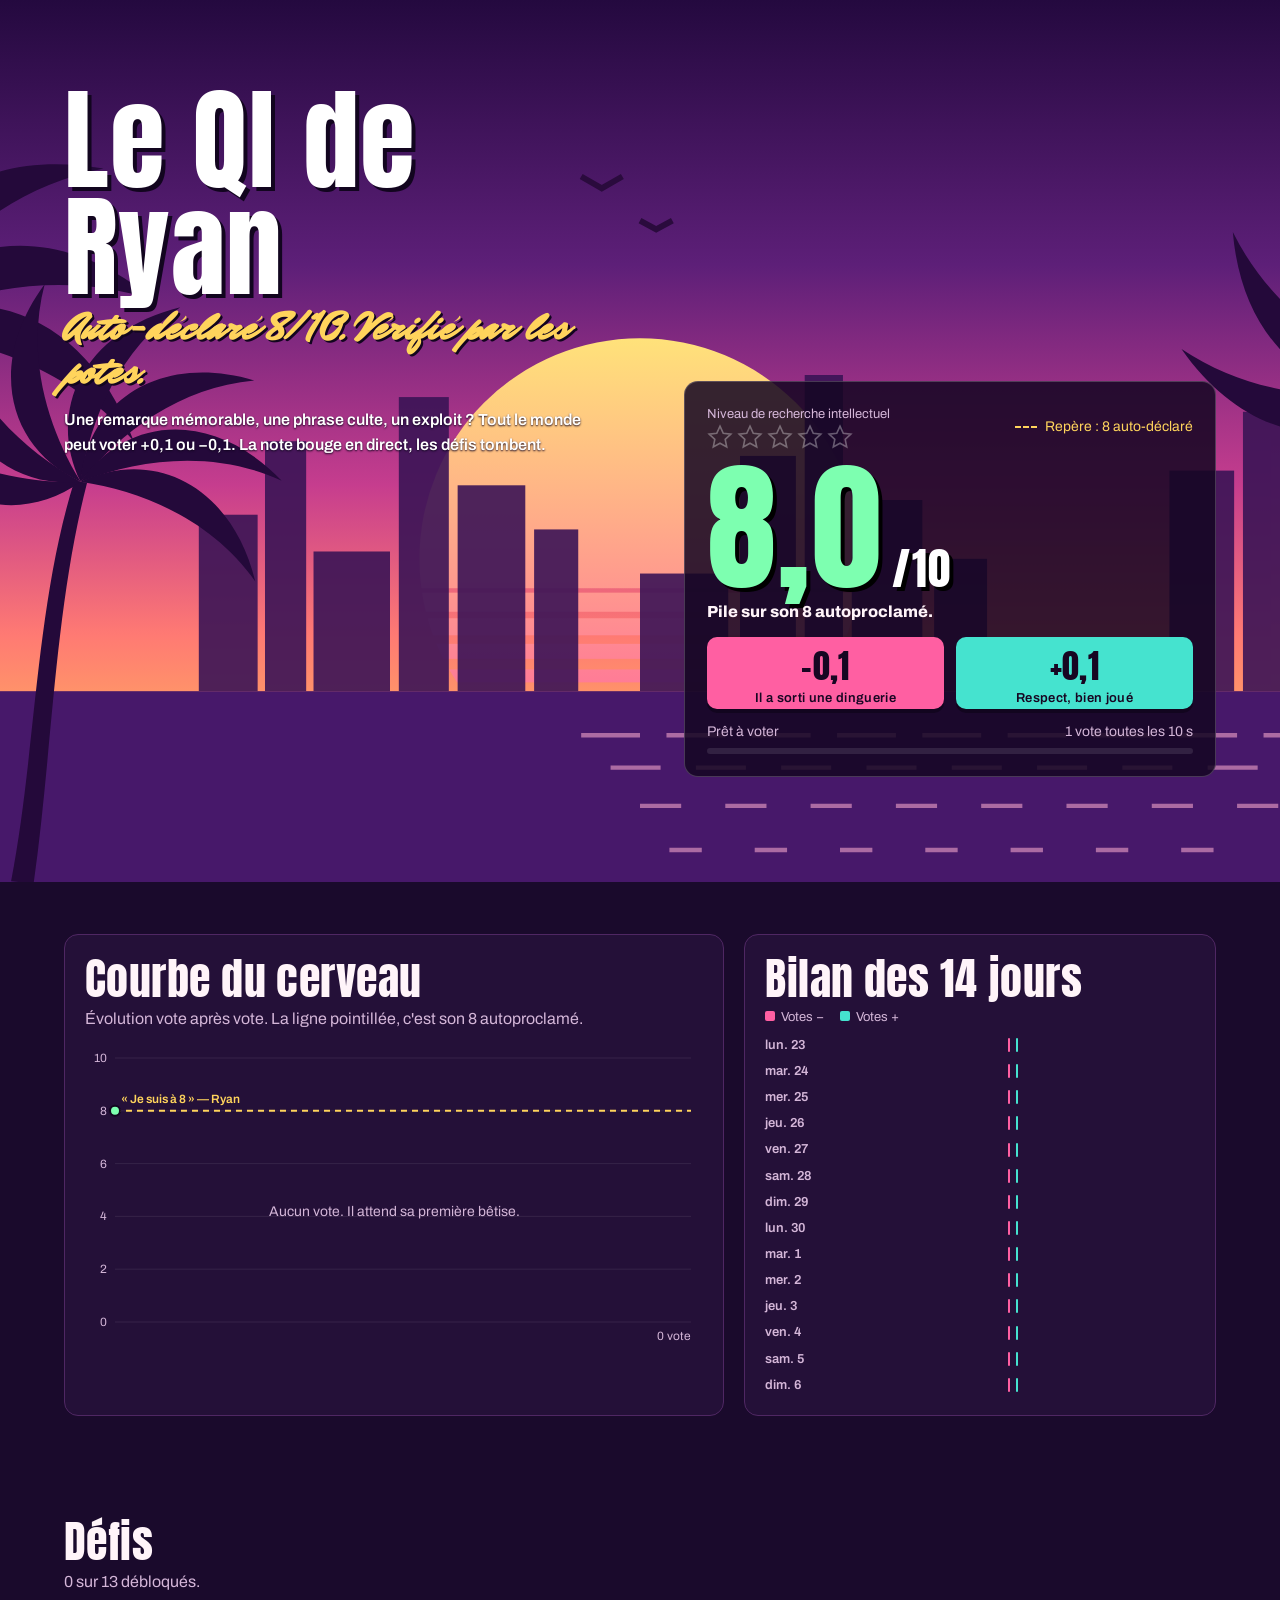
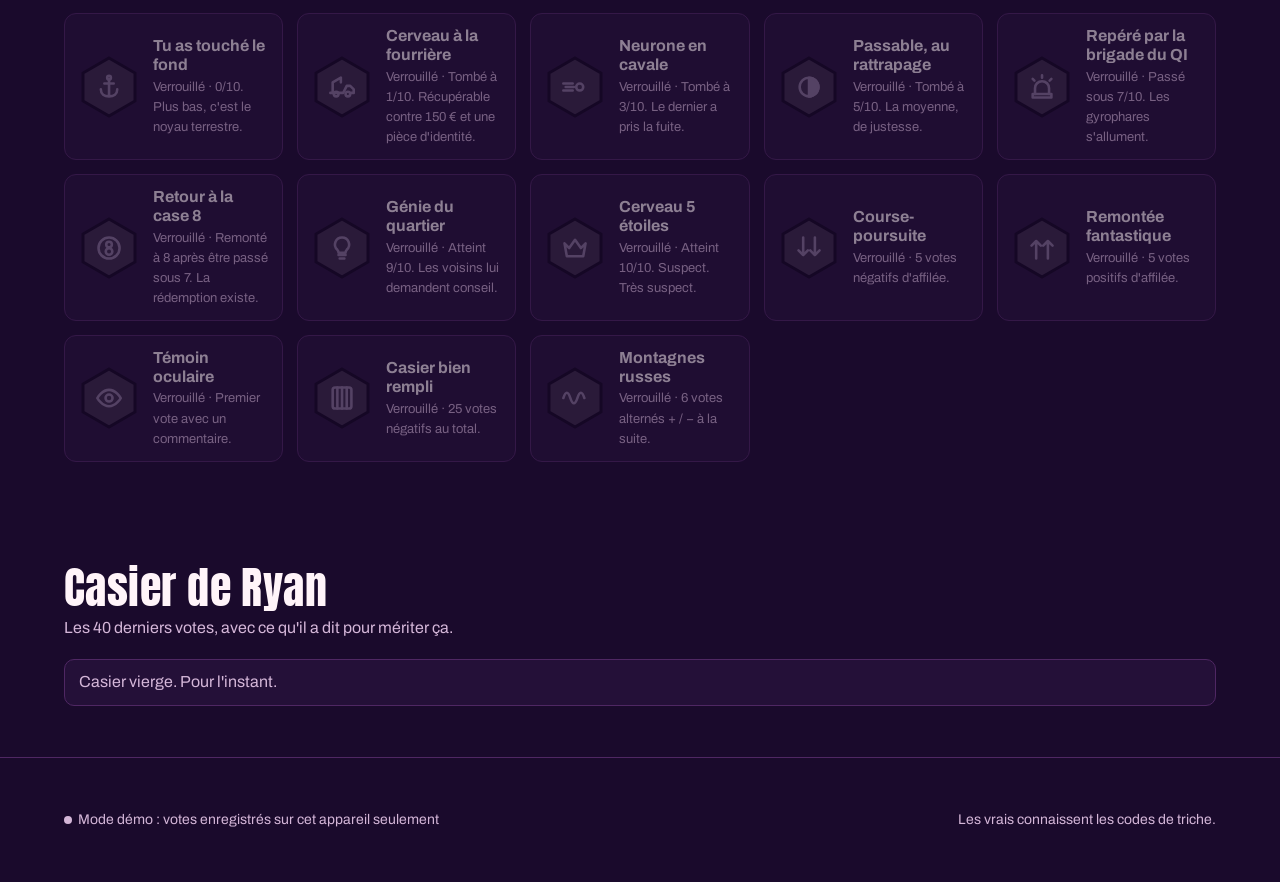
==== QI de Ryan.html @ 809f316a "first commit" ====
<!DOCTYPE html>
<html lang="fr">
<head>
<meta charset="utf-8">
<meta name="viewport" content="width=device-width,initial-scale=1">
<title>Le QI de Ryan</title>
<link rel="preconnect" href="https://fonts.googleapis.com">
<link rel="preconnect" href="https://fonts.gstatic.com" crossorigin>
<link href="https://fonts.googleapis.com/css2?family=Anton&family=Archivo:wght@400;600;800&family=Mr+Dafoe&display=swap" rel="stylesheet">
<style>
/* VOICE: blague entre potes, ton HUD de jeu en monde ouvert, jamais méchant.
   IDEA: un écran de jeu au coucher de soleil : note = argent du HUD, défis = missions, chute = avis de recherche.
   PICTURE: scène côtière dessinée (soleil rayé, palmiers, skyline) qui porte le compteur.
   COLOUR and TYPE: nuit prune, rose néon, orange coucher, or pour les défis ; Anton (HUD), Mr Dafoe (script), Archivo.
   LAYOUT: scène plein écran + HUD, puis graphiques côte à côte, défis en grille, casier en liste. */
:root{color-scheme:dark;--night:#1a0a2c;--plum:#2c1242;--card:#241038;--line:#4f2763;--ink:#fff4f9;--muted:#d4b6d8;
--pink:#ff5fa2;--orange:#ffa24c;--gold:#ffd45c;--teal:#45e3cf;--shadow:#12051f;
--m100:100ms;--m150:150ms;--m200:200ms;--m300:300ms;--out:cubic-bezier(.16,1,.3,1);--in:cubic-bezier(.7,0,.84,0)}
*{box-sizing:border-box;min-width:0}
body{margin:0;background:var(--night);color:var(--ink);font:16px/1.55 Archivo,system-ui,sans-serif;overflow-x:clip}
h1,h2,.hud-num,.btn-vote,.banner b{font-family:Anton,Impact,sans-serif;font-weight:400;letter-spacing:.01em}
h2{font-size:clamp(30px,4vw,44px);line-height:1.05;margin:0 0 6px;text-wrap:balance}
.script{font-family:"Mr Dafoe","Brush Script MT",cursive}
.band{padding:clamp(28px,4vw,64px) max(5vw,16px)}
.wrap{max-width:1240px;margin:0 auto}
.hero{position:relative;isolation:isolate;min-height:min(94vh,780px);background:linear-gradient(180deg,#24093f 0%,#5d1f78 30%,#c63d8e 55%,#ff7a73 72%,#ffb55c 88%,#ffd38a 100%)}
.scene{position:absolute;inset:0;width:100%;height:100%;z-index:-1}
.hero .wrap{display:grid;grid-template-columns:minmax(0,1.05fr) minmax(0,.95fr);gap:32px;min-height:inherit;align-items:start}
.intro{padding-top:clamp(8px,4vh,48px)}
h1{font-size:clamp(52px,9vw,112px);line-height:.95;margin:0;color:#fff;text-shadow:4px 4px 0 var(--shadow)}
.intro .script{font-size:clamp(28px,3.4vw,40px);color:var(--gold);margin:6px 0 14px;line-height:1.1;text-shadow:2px 2px 0 var(--shadow)}
.intro p{max-width:34em;margin:0;color:#fff;font-weight:600;text-shadow:0 1px 2px var(--shadow)}
.hud{align-self:end;margin-bottom:clamp(16px,6vh,64px);background:rgba(20,6,34,.86);border:1px solid #ffffff33;border-radius:14px;padding:22px}
.hud-top{display:flex;justify-content:space-between;align-items:center;gap:12px;flex-wrap:wrap}
.stars{display:flex;gap:4px}.stars svg{width:26px;height:26px}
.stars .on{fill:#fff;stroke:var(--shadow);stroke-width:1.5}.stars .off{fill:none;stroke:#ffffff55;stroke-width:1.5}
.stars.flash .off{fill:var(--pink);stroke:var(--pink)}
.lvl{font-size:13px;color:var(--muted)}
.hud-num{display:flex;align-items:baseline;gap:10px;margin:8px 0 2px;color:#7dffb0;font-size:clamp(84px,13vw,140px);line-height:1;text-shadow:4px 4px 0 #000}
.hud-num small{font-size:.32em;color:#fff}
.hud.loading .hud-num span{color:transparent;background:#ffffff1f;border-radius:8px;min-width:2.4em}
.delta{font-weight:800;margin:0 0 12px}
.ref{all:unset;cursor:pointer;display:inline-flex;align-items:center;gap:8px;min-height:44px;font-size:14px;color:var(--gold)}
.ref:focus-visible,.btn:focus-visible,.btn-vote:focus-visible,input:focus-visible,textarea:focus-visible{outline:3px solid var(--gold);outline-offset:2px}
.ref i{width:22px;height:0;border-top:2px dashed var(--gold)}
.votes{display:grid;grid-template-columns:1fr 1fr;gap:12px;margin-top:10px}
.btn-vote{position:relative;min-height:72px;border:0;border-radius:10px;font-size:34px;cursor:pointer;color:#170622;box-shadow:0 4px 0 var(--shadow);transition:transform var(--m100) var(--out),opacity var(--m150) var(--out)}
.btn-vote:active{transform:translateY(3px)}
.btn-vote span{display:block;font:600 13px Archivo,sans-serif}
.minus{background:var(--pink)}.plus{background:var(--teal)}
.btn-vote:disabled{opacity:.45;cursor:not-allowed;transform:none}
.cool{margin-top:12px;font-size:14px;color:var(--muted);display:flex;justify-content:space-between;gap:8px}
.bar{height:6px;border-radius:3px;background:#ffffff1a;overflow:hidden;margin-top:6px}
.bar i{display:block;height:100%;background:var(--gold);transform-origin:left;transform:scaleX(0)}
.grid2{display:grid;grid-template-columns:minmax(0,1.4fr) minmax(0,1fr);gap:20px}
.card{background:var(--card);border:1px solid var(--line);border-radius:14px;padding:20px}
.card p.sub{margin:0 0 12px;color:var(--muted)}
.fig{position:relative;min-height:300px}.fig>svg{position:absolute;inset:0;width:100%;height:100%}
.days{display:grid;gap:6px;font-size:13px}
.day{display:grid;grid-template-columns:4.6em minmax(0,1fr) minmax(0,1fr);align-items:center;gap:6px}
.day .dn{display:flex;justify-content:flex-end}.day i{display:block;height:14px;border-radius:3px;min-width:2px}
.day .dn i{background:var(--pink)}.day .up i{background:var(--teal)}
.day b{font-weight:600;color:var(--muted);white-space:nowrap}
.legend{display:flex;gap:16px;font-size:13px;color:var(--muted);margin-bottom:8px}
.legend span::before{content:"";display:inline-block;width:10px;height:10px;border-radius:2px;margin-right:6px;background:var(--c)}
.medals{display:grid;grid-template-columns:repeat(auto-fill,minmax(210px,1fr));gap:14px;margin-top:18px}
.medal{display:grid;grid-template-columns:64px minmax(0,1fr);gap:12px;align-items:center;background:var(--card);border:1px solid var(--line);border-radius:12px;padding:12px}
.medal svg{width:64px;height:64px}
.medal h3{margin:0;font-size:16px;line-height:1.2}.medal p{margin:2px 0 0;font-size:13px;color:var(--muted)}
.medal.locked{opacity:.5}.medal.locked .hex{fill:#3a2a46}.medal.locked .ic{color:#8f7a9c}
.medal .ic{color:#170622}
.log{list-style:none;margin:18px 0 0;padding:0;display:grid;gap:8px}
.log li{display:grid;grid-template-columns:52px minmax(0,1fr) auto;gap:12px;align-items:center;background:var(--card);border:1px solid var(--line);border-radius:10px;padding:10px 14px}
.sign{font:24px Anton,sans-serif;text-align:center;border-radius:8px;padding:4px 0;color:#170622}
.sign.p{background:var(--teal)}.sign.m{background:var(--pink)}
.log q{display:block;quotes:"« " " »"}.log small{display:block;color:var(--muted)}
.log .after{font:20px Anton,sans-serif;color:#7dffb0;white-space:nowrap}
.empty{color:var(--muted);margin-top:14px}
footer{border-top:1px solid var(--line);color:var(--muted);font-size:14px}
footer .wrap{display:flex;justify-content:space-between;gap:16px;flex-wrap:wrap}
.dot{display:inline-block;width:8px;height:8px;border-radius:50%;background:var(--muted);margin-right:6px}.dot.live{background:#7dffb0}
.scrim{position:fixed;inset:0;background:#0b0214cc;display:grid;place-items:center;padding:16px;z-index:20;opacity:0;pointer-events:none;transition:opacity var(--m150) var(--in)}
.scrim.open{opacity:1;pointer-events:auto;transition:opacity var(--m200) var(--out)}
.modal{width:min(460px,100%);background:var(--plum);border:1px solid #ffffff33;border-radius:14px;padding:22px;transform:translateY(8px);transition:transform var(--m200) var(--out)}
.scrim.open .modal{transform:none}
.modal h2{font-size:32px}
label{display:block;font-weight:600;margin:14px 0 6px}
label small{font-weight:400;color:var(--muted)}
input,textarea{width:100%;font:16px Archivo,sans-serif;color:var(--ink);background:var(--night);border:1px solid var(--line);border-radius:8px;padding:10px 12px}
textarea{min-height:90px;resize:vertical}
.count{font-size:13px;color:var(--muted);text-align:right;margin-top:4px}
.actions{display:flex;gap:10px;justify-content:flex-end;margin-top:16px;flex-wrap:wrap}
.btn{min-height:44px;padding:0 18px;border-radius:8px;border:1px solid var(--line);background:transparent;color:var(--ink);font:600 15px Archivo,sans-serif;cursor:pointer;display:inline-flex;align-items:center;gap:8px}
.btn.primary{background:var(--gold);border-color:var(--gold);color:#170622}
.btn.is-loading::before{content:"";width:14px;height:14px;border:2px solid currentColor;border-right-color:transparent;border-radius:50%;animation:spin .8s linear infinite}
.err{color:#ffb3c9;font-size:14px;min-height:1.4em;margin:8px 0 0}
@keyframes spin{to{transform:rotate(360deg)}}
.banner{position:fixed;inset:0;display:grid;place-items:center;pointer-events:none;z-index:30;opacity:0;transform:scale(.96);transition:opacity var(--m150) var(--in),transform var(--m150) var(--in)}
.banner.show{opacity:1;transform:none;transition:opacity var(--m300) var(--out),transform var(--m300) var(--out)}
.banner div{text-align:center;background:#0b0214d9;width:100%;padding:28px 16px;border-block:2px solid var(--gold)}
.banner b{display:block;font-size:clamp(44px,8vw,88px);line-height:1;color:var(--gold);text-shadow:4px 4px 0 #000}
.banner .script{font-size:clamp(28px,4vw,42px);color:#fff}
.banner small{display:block;color:var(--muted);font-size:15px;margin-top:4px}
.toast{position:fixed;left:50%;bottom:20px;transform:translate(-50%,8px);background:var(--plum);border:1px solid #ffffff33;border-radius:10px;padding:12px 18px;font-weight:600;opacity:0;z-index:25;transition:opacity var(--m150) var(--in),transform var(--m150) var(--in);max-width:calc(100% - 32px)}
.toast.show{opacity:1;transform:translate(-50%,0);transition:opacity var(--m200) var(--out),transform var(--m200) var(--out)}
@media(max-width:900px){.grid2{grid-template-columns:minmax(0,1fr)}}
@media(max-width:760px){.hero .wrap{grid-template-columns:minmax(0,1fr)}.hud{margin-bottom:24px}.hero{min-height:auto}}
@media(prefers-reduced-motion:reduce){*,*::before{transition:none!important;animation:none!important}}
</style>
</head>
<body>
<header class="band hero">
  <svg class="scene" viewBox="0 0 1200 600" preserveAspectRatio="xMidYMax slice" aria-hidden="true">
    <defs>
      <linearGradient id="sun" x1="0" y1="0" x2="0" y2="1"><stop offset="0" stop-color="#ffe27a"/><stop offset="1" stop-color="#ff5f9e"/></linearGradient>
      <mask id="cut"><rect width="1200" height="600" fill="#fff"/><g id="stripes" fill="#000"></g></mask>
      <g id="leaf"><path d="M0 0C30-38 84-40 124 8 84-14 38-12 0 0Z"/></g>
      <g id="palm"><path d="M-7 0C0-80-10-170 6-250L14-250C2-170 10-80 7 0Z"/><g id="crown" transform="translate(10 -250)"></g></g>
    </defs>
    <circle cx="600" cy="380" r="150" fill="url(#sun)" mask="url(#cut)"/>
    <g id="city" fill="#3b1456" opacity=".9"></g>
    <rect y="470" width="1200" height="130" fill="#47186a"/>
    <g id="waves" stroke="#ffb0d3" stroke-width="3" opacity=".55"></g>
    <path d="M560 120l14 8 14-8M600 150l11 6 11-6" stroke="#2a0b3d" stroke-width="4" fill="none"/>
    <g fill="#24093a"><use href="#palm" transform="translate(70 600) scale(1.5)"/><use href="#palm" transform="translate(180 600) scale(1.1) rotate(6)"/><use href="#palm" transform="translate(1150 600) scale(1.35) rotate(-5)"/></g>
  </svg>
  <div class="wrap">
    <div class="intro">
      <h1>Le QI de Ryan</h1>
      <p class="script">Auto-déclaré 8/10. Vérifié par les potes.</p>
      <p>Une remarque mémorable, une phrase culte, un exploit ? Tout le monde peut voter +0,1 ou −0,1. La note bouge en direct, les défis tombent.</p>
    </div>
    <section class="hud loading" aria-labelledby="hud-t">
      <div class="hud-top">
        <div><div class="lvl" id="hud-t">Niveau de recherche intellectuel</div><div class="stars" id="stars" role="img" aria-label="0 étoile sur 5"></div></div>
        <button class="ref" id="ref" type="button" aria-label="Repère : 8 sur 10 auto-déclaré"><i></i>Repère : 8 auto-déclaré</button>
      </div>
      <div class="hud-num" aria-live="polite"><span id="score">8,0</span><small>/10</small></div>
      <p class="delta" id="delta">Chargement du dossier…</p>
      <div class="votes">
        <button class="btn-vote minus" id="vminus" type="button" disabled>−0,1<span>Il a sorti une dinguerie</span></button>
        <button class="btn-vote plus" id="vplus" type="button" disabled>+0,1<span>Respect, bien joué</span></button>
      </div>
      <div class="cool"><span id="cooltxt">Prêt à voter</span><span>1 vote toutes les 10 s</span></div>
      <div class="bar"><i id="coolbar"></i></div>
    </section>
  </div>
</header>

<main>
  <section class="band"><div class="wrap grid2">
    <div class="card">
      <h2>Courbe du cerveau</h2>
      <p class="sub" id="chartsub">Évolution vote après vote. La ligne pointillée, c'est son 8 autoproclamé.</p>
      <div class="fig" id="chart"><svg role="img" aria-label="Courbe de la note de Ryan"></svg></div>
    </div>
    <div class="card">
      <h2>Bilan des 14 jours</h2>
      <div class="legend"><span style="--c:var(--pink)">Votes −</span><span style="--c:var(--teal)">Votes +</span></div>
      <div class="days" id="days"></div>
    </div>
  </div></section>

  <section class="band" aria-labelledby="def-t"><div class="wrap">
    <h2 id="def-t">Défis</h2>
    <p class="sub" style="color:var(--muted);margin:0" id="medalsub"></p>
    <div class="medals" id="medals"></div>
  </div></section>

  <section class="band" aria-labelledby="log-t"><div class="wrap">
    <h2 id="log-t">Casier de Ryan</h2>
    <p style="color:var(--muted);margin:0">Les 40 derniers votes, avec ce qu'il a dit pour mériter ça.</p>
    <ul class="log" id="log"></ul>
  </div></section>
</main>

<footer class="band"><div class="wrap">
  <span id="mode"><span class="dot"></span>Connexion…</span>
  <span>Les vrais connaissent les codes de triche.</span>
</div></footer>

<div class="scrim" id="scrim">
  <div class="modal" role="dialog" aria-modal="true" aria-labelledby="m-t">
    <h2 id="m-t">Voter −0,1</h2>
    <p style="margin:0;color:var(--muted)" id="m-sub">Raconte ce qu'il a fait. C'est facultatif mais c'est mieux pour le casier.</p>
    <form id="form" novalidate>
      <label for="f-name">Ton blaze <small>(facultatif)</small></label>
      <input id="f-name" maxlength="24" autocomplete="nickname">
      <label for="f-com">Ce qu'il a dit ou fait <small>(facultatif)</small></label>
      <textarea id="f-com" maxlength="140" placeholder="Ex. : « Le soleil tourne autour de la Terre, c'est logique »"></textarea>
      <div class="count" id="f-count">0/140</div>
      <p class="err" id="f-err" role="alert"></p>
      <div class="actions">
        <button class="btn" type="button" id="f-cancel">Annuler</button>
        <button class="btn primary" type="submit" id="f-ok">Voter −0,1</button>
      </div>
    </form>
  </div>
</div>
<div class="banner" id="banner" aria-live="assertive"><div><b id="b-t">DÉFI RÉUSSI</b><span class="script" id="b-s"></span><small id="b-d"></small></div></div>
<div class="toast" id="toast" role="status"></div>

<script>
{
/* Colle ici l'URL de ta Realtime Database Firebase (voir README). Vide = mode démo, votes sur cet appareil seulement. */
const FIREBASE_URL = "";

const START = 80, COOLDOWN = 10000;
const $ = s => document.querySelector(s);
const esc = s => String(s).replace(/[&<>"']/g, c => ({'&':'&amp;','<':'&lt;','>':'&gt;','"':'&quot;',"'":'&#39;'}[c]));
const fmt = v => (v / 10).toFixed(1).replace('.', ',');
const ls = {get(k){try{return localStorage.getItem(k)}catch(e){return null}}, set(k,v){try{localStorage.setItem(k,v)}catch(e){}}};
const uid = ls.get('ryan_uid') || (Date.now().toString(36) + Math.random().toString(36).slice(2, 10));
ls.set('ryan_uid', uid);

const store = FIREBASE_URL ? {
  live: true,
  base: FIREBASE_URL.replace(/\/+$/, ''),
  async load(){ const r = await fetch(this.base + '/votes.json'); if(!r.ok) throw new Error('net'); const o = await r.json() || {}; return Object.entries(o).map(([id, v]) => ({id, ...v})); },
  async add(v){
    const id = Date.now().toString(36) + Math.random().toString(36).slice(2, 8);
    const body = {['votes/' + id]: {...v, t: {'.sv': 'timestamp'}}, ['last/' + uid]: {'.sv': 'timestamp'}};
    const r = await fetch(this.base + '/.json', {method: 'PATCH', body: JSON.stringify(body)});
    if(!r.ok) throw new Error(r.status === 401 ? 'cooldown' : 'net');
  }
} : {
  live: false,
  async load(){ try{ return JSON.parse(ls.get('ryan_demo') || '[]') }catch(e){ return [] } },
  async add(v){ const all = await this.load(); all.push({...v, id: String(Date.now()), t: Date.now()}); ls.set('ryan_demo', JSON.stringify(all)); }
};

const I = {
  anchor:'<path d="M12 5v15M8 9h8M5 14c0 4 3 6 7 6s7-2 7-6"/><circle cx="12" cy="4" r="1.6"/>',
  tow:'<path d="M2 17h11l3-6h3l3 3v3h-2"/><circle cx="7" cy="18" r="2"/><circle cx="17" cy="18" r="2"/><path d="M4 17V8l7-4v4"/>',
  run:'<circle cx="16" cy="12" r="3"/><path d="M2 9h8M4 12h7M2 15h8"/>',
  half:'<circle cx="12" cy="12" r="8"/><path d="M12 4a8 8 0 0 1 0 16z" fill="currentColor"/>',
  siren:'<path d="M6 18v-5a6 6 0 0 1 12 0v5"/><path d="M4 18h16v3H4z"/><path d="M12 2v2M4 5l1.5 1.5M20 5l-1.5 1.5"/>',
  eight:'<circle cx="12" cy="12" r="9"/><circle cx="12" cy="9" r="2.4"/><circle cx="12" cy="15" r="2.8"/>',
  bulb:'<path d="M9 18h6M10 21h4M12 3a6 6 0 0 0-4 10.5c.7.7 1 1.5 1 2.5h6c0-1 .3-1.8 1-2.5A6 6 0 0 0 12 3z"/>',
  crown:'<path d="M3 8l4 4 5-7 5 7 4-4-2 11H5z"/>',
  down:'<path d="M7 3v15M3 14l4 4 4-4M17 3v15M13 14l4 4 4-4"/>',
  up:'<path d="M7 21V6M3 10l4-4 4 4M17 21V6M13 10l4-4 4 4"/>',
  eye:'<path d="M2 12s4-7 10-7 10 7 10 7-4 7-10 7S2 12 2 12z"/><circle cx="12" cy="12" r="3"/>',
  bars:'<rect x="4" y="3" width="16" height="18" rx="2"/><path d="M8 3v18M12 3v18M16 3v18"/>',
  wave:'<path d="M2 12c2-6 4-6 6 0s4 6 6 0 4-6 6 0"/>'
};
const MEDALS = [
  {id:'fond', n:'Tu as touché le fond', d:'0/10. Plus bas, c\'est le noyau terrestre.', ic:'anchor', c:'#ff5fa2', ok:s=>s.min<=0},
  {id:'fourriere', n:'Cerveau à la fourrière', d:'Tombé à 1/10. Récupérable contre 150 € et une pièce d\'identité.', ic:'tow', c:'#ff5fa2', ok:s=>s.min<=10},
  {id:'neurone', n:'Neurone en cavale', d:'Tombé à 3/10. Le dernier a pris la fuite.', ic:'run', c:'#ff5fa2', ok:s=>s.min<=30},
  {id:'moyenne', n:'Passable, au rattrapage', d:'Tombé à 5/10. La moyenne, de justesse.', ic:'half', c:'#ffa24c', ok:s=>s.min<=50},
  {id:'brigade', n:'Repéré par la brigade du QI', d:'Passé sous 7/10. Les gyrophares s\'allument.', ic:'siren', c:'#ffa24c', ok:s=>s.min<70},
  {id:'retour8', n:'Retour à la case 8', d:'Remonté à 8 après être passé sous 7. La rédemption existe.', ic:'eight', c:'#45e3cf', ok:s=>s.back8},
  {id:'genie', n:'Génie du quartier', d:'Atteint 9/10. Les voisins lui demandent conseil.', ic:'bulb', c:'#ffd45c', ok:s=>s.max>=90},
  {id:'cinq', n:'Cerveau 5 étoiles', d:'Atteint 10/10. Suspect. Très suspect.', ic:'crown', c:'#ffd45c', ok:s=>s.max>=100},
  {id:'poursuite', n:'Course-poursuite', d:'5 votes négatifs d\'affilée.', ic:'down', c:'#ff5fa2', ok:s=>s.maxDown>=5},
  {id:'remontee', n:'Remontée fantastique', d:'5 votes positifs d\'affilée.', ic:'up', c:'#45e3cf', ok:s=>s.maxUp>=5},
  {id:'temoin', n:'Témoin oculaire', d:'Premier vote avec un commentaire.', ic:'eye', c:'#45e3cf', ok:s=>s.comments>=1},
  {id:'casier', n:'Casier bien rempli', d:'25 votes négatifs au total.', ic:'bars', c:'#ffa24c', ok:s=>s.downs>=25},
  {id:'yoyo', n:'Montagnes russes', d:'6 votes alternés + / − à la suite.', ic:'wave', c:'#ffd45c', ok:s=>s.maxAlt>=6}
];

let votes = [], st = null, seen = null, busy = false, dir = 1, lastFocus = null;
let lastVote = +(ls.get('ryan_last') || 0);

function compute(list){
  const v = [...list].filter(x => (x.d === 1 || x.d === -1) && typeof x.t === 'number').sort((a, b) => a.t - b.t);
  let s = START, min = s, max = s, up = 0, dn = 0, maxUp = 0, maxDown = 0, alt = 1, maxAlt = 0, below = false, back8 = false, prev = 0;
  const hist = [s];
  for(const x of v){
    s = Math.max(0, Math.min(100, s + x.d)); x.after = s; hist.push(s);
    min = Math.min(min, s); max = Math.max(max, s);
    if(x.d > 0){ up++; dn = 0 } else { dn++; up = 0 }
    maxUp = Math.max(maxUp, up); maxDown = Math.max(maxDown, dn);
    alt = prev && prev !== x.d ? alt + 1 : 1; maxAlt = Math.max(maxAlt, alt); prev = x.d;
    if(s < 70) below = true; if(below && s >= 80) back8 = true;
  }
  return {s, min, max, hist, v, maxUp, maxDown, maxAlt, back8,
    ups: v.filter(x => x.d > 0).length, downs: v.filter(x => x.d < 0).length, comments: v.filter(x => x.c).length};
}
const level = s => s >= 80 ? 0 : s >= 70 ? 1 : s >= 55 ? 2 : s >= 40 ? 3 : s >= 20 ? 4 : 5;
const star = cls => `<svg viewBox="0 0 24 24" class="${cls}"><path d="M12 2l3 6.6 7 .8-5.2 4.8 1.4 7L12 17.8 5.8 21.2l1.4-7L2 9.4l7-.8z"/></svg>`;

function renderHud(){
  $('.hud').classList.remove('loading');
  $('#score').textContent = fmt(st.s);
  const d = st.s - START, lv = level(st.s);
  $('#delta').textContent = d === 0 ? 'Pile sur son 8 autoproclamé.' : (d > 0 ? '+' : '−') + fmt(Math.abs(d)) + (d > 0 ? ' au-dessus de son 8. Ça reste à prouver.' : ' sous son 8 autoproclamé.');
  $('#stars').innerHTML = [0,1,2,3,4].map(i => star(i < lv ? 'on' : 'off')).join('');
  $('#stars').setAttribute('aria-label', lv + ' étoile' + (lv > 1 ? 's' : '') + ' sur 5');
}

const chartSvg = $('#chart svg');
function drawChart(){
  if(!st) return;
  const W = chartSvg.clientWidth, H = chartSvg.clientHeight; if(!W) return;
  const small = W < 520, p = {l: 30, r: 12, t: 14, b: 22}, h = st.hist, n = Math.max(h.length - 1, 1);
  const x = i => p.l + (W - p.l - p.r) * i / n, y = v => p.t + (H - p.t - p.b) * (1 - v / 100);
  let g = '';
  for(let v = 0; v <= 100; v += 20) g += `<line x1="${p.l}" x2="${W - p.r}" y1="${y(v)}" y2="${y(v)}" stroke="#ffffff14"/><text x="${p.l - 8}" y="${y(v) + 4}" fill="#d4b6d8" font-size="12" text-anchor="end">${v / 10}</text>`;
  const pts = h.map((v, i) => `${x(i)},${y(v)}`).join(' ');
  const area = `${x(0)},${y(0)} ${pts} ${x(h.length - 1)},${y(0)}`;
  g += `<defs><linearGradient id="ar" x1="0" y1="0" x2="0" y2="1"><stop offset="0" stop-color="#ff5fa2" stop-opacity=".45"/><stop offset="1" stop-color="#ff5fa2" stop-opacity="0"/></linearGradient></defs>`;
  if(h.length > 1) g += `<polygon points="${area}" fill="url(#ar)"/><polyline points="${pts}" fill="none" stroke="#ff5fa2" stroke-width="2.5" stroke-linejoin="round"/>`;
  g += `<line x1="${p.l}" x2="${W - p.r}" y1="${y(80)}" y2="${y(80)}" stroke="#ffd45c" stroke-width="2" stroke-dasharray="6 5"/>`;
  g += `<text x="${p.l + 6}" y="${y(80) - 8}" fill="#ffd45c" font-size="12" font-weight="600">${small ? '8 déclaré' : '« Je suis à 8 » — Ryan'}</text>`;
  const lx = x(h.length - 1), ly = y(h[h.length - 1]);
  g += `<circle cx="${lx}" cy="${ly}" r="5" fill="#7dffb0" stroke="#12051f" stroke-width="2"/>`;
  g += `<text x="${W - p.r}" y="${H - 4}" fill="#d4b6d8" font-size="12" text-anchor="end">${h.length - 1} vote${h.length > 2 ? 's' : ''}</text>`;
  if(h.length < 2) g += `<text x="${W / 2}" y="${y(40)}" fill="#d4b6d8" font-size="14" text-anchor="middle">Aucun vote. Il attend sa première bêtise.</text>`;
  chartSvg.innerHTML = g;
}
const chartRO = new ResizeObserver(drawChart); chartRO.observe(chartSvg);

function renderDays(){
  const days = [], now = new Date(); now.setHours(0, 0, 0, 0);
  for(let i = 13; i >= 0; i--){ const d = new Date(now); d.setDate(d.getDate() - i); days.push({t: d.getTime(), up: 0, dn: 0}); }
  for(const v of st.v){ const d = days.find(o => v.t >= o.t && v.t < o.t + 864e5); if(d) v.d > 0 ? d.up++ : d.dn++; }
  const mx = Math.max(1, ...days.map(d => Math.max(d.up, d.dn)));
  const lab = t => new Date(t).toLocaleDateString('fr-FR', {weekday: 'short', day: 'numeric'});
  $('#days').innerHTML = days.map(d => `<div class="day"><b>${esc(lab(d.t))}</b><div class="dn" title="${d.dn} votes −"><i style="width:${d.dn / mx * 100}%"></i></div><div class="up" title="${d.up} votes +"><i style="width:${d.up / mx * 100}%"></i></div></div>`).join('');
}

function medalSvg(m){ return `<svg viewBox="0 0 64 64" aria-hidden="true"><polygon class="hex" points="32,3 58,18 58,46 32,61 6,46 6,18" fill="${m.c}" stroke="#12051f" stroke-width="3"/><g class="ic" transform="translate(18 18) scale(1.17)" fill="none" stroke="currentColor" stroke-width="2.2" stroke-linecap="round" stroke-linejoin="round">${I[m.ic]}</g></svg>`; }
function renderMedals(){
  const got = MEDALS.filter(m => m.ok(st));
  $('#medalsub').textContent = got.length + ' sur ' + MEDALS.length + ' débloqués.';
  $('#medals').innerHTML = MEDALS.map(m => { const on = m.ok(st); return `<div class="medal ${on ? '' : 'locked'}">${medalSvg(m)}<div><h3>${esc(m.n)}</h3><p>${on ? '' : 'Verrouillé · '}${esc(m.d)}</p></div></div>`; }).join('');
  const ids = got.map(m => m.id);
  if(seen === null){ const prev = JSON.parse(ls.get('ryan_seen') || 'null'); seen = new Set(prev || ids); }
  const fresh = got.filter(m => !seen.has(m.id));
  fresh.forEach(m => seen.add(m.id)); ls.set('ryan_seen', JSON.stringify([...seen]));
  if(fresh.length) banner('DÉFI RÉUSSI', fresh[0].n, fresh[0].d);
}

const ago = t => { const s = (Date.now() - t) / 1000; return s < 60 ? 'à l\'instant' : s < 3600 ? 'il y a ' + Math.floor(s / 60) + ' min' : s < 86400 ? 'il y a ' + Math.floor(s / 3600) + ' h' : new Date(t).toLocaleDateString('fr-FR', {day: 'numeric', month: 'short'}); };
function renderLog(){
  const list = [...st.v].reverse().slice(0, 40);
  $('#log').innerHTML = list.length ? list.map(v => `<li><span class="sign ${v.d > 0 ? 'p' : 'm'}">${v.d > 0 ? '+' : '−'}</span><div>${v.c ? `<q>${esc(v.c)}</q>` : '<span style="color:var(--muted)">Sans commentaire</span>'}<small>${esc(v.n || 'Anonyme')} · ${esc(ago(v.t))}</small></div><span class="after">${fmt(v.after)}</span></li>`).join('') : '<li style="display:block;color:var(--muted)">Casier vierge. Pour l\'instant.</li>';
}

function render(){ renderHud(); drawChart(); renderDays(); renderMedals(); renderLog(); }

let loadTimer = setTimeout(() => { $('#delta').textContent = 'Impossible de joindre la base pour l\'instant. Nouvelle tentative en cours…'; }, 10000);
async function refresh(){
  try{
    votes = await store.load(); clearTimeout(loadTimer);
    const mine = votes.filter(v => v.u === uid && typeof v.t === 'number').map(v => v.t);
    if(mine.length) lastVote = Math.max(lastVote, ...mine);
    st = compute(votes); render(); tick();
  }catch(e){ if(!st) return; $('#mode').innerHTML = '<span class="dot"></span>Connexion perdue, nouvelle tentative…'; }
}
$('#mode').innerHTML = store.live ? '<span class="dot live"></span>Note partagée en direct' : '<span class="dot"></span>Mode démo : votes enregistrés sur cet appareil seulement';
refresh();
if(store.live) setInterval(() => { if(!document.hidden && !busy) refresh(); }, 4000);

function tick(){
  const left = Math.max(0, COOLDOWN - (Date.now() - lastVote));
  const off = left > 0 || busy || !st;
  $('#vminus').disabled = $('#vplus').disabled = off;
  $('#cooltxt').textContent = !st ? 'Chargement…' : left > 0 ? 'Recharge : ' + Math.ceil(left / 1000) + ' s' : 'Prêt à voter';
  $('#coolbar').style.transform = `scaleX(${left / COOLDOWN})`;
}
setInterval(tick, 250);

const scrim = $('#scrim'), form = $('#form');
function openModal(d){
  if(busy || $('#vplus').disabled) return;
  dir = d; lastFocus = document.activeElement;
  const lbl = (d > 0 ? '+' : '−') + '0,1';
  $('#m-t').textContent = 'Voter ' + lbl; $('#f-ok').textContent = 'Voter ' + lbl;
  $('#m-sub').textContent = d > 0 ? 'Qu\'a-t-il fait de brillant ? Facultatif, mais ça nourrit la légende.' : 'Qu\'a-t-il dit ? Facultatif, mais c\'est mieux pour le casier.';
  $('#f-name').value = ls.get('ryan_name') || ''; $('#f-com').value = ''; $('#f-count').textContent = '0/140'; $('#f-err').textContent = '';
  scrim.classList.add('open'); setTimeout(() => $('#f-com').focus(), 50);
}
function closeModal(){ scrim.classList.remove('open'); lastFocus && lastFocus.focus(); }
$('#vminus').addEventListener('click', () => openModal(-1));
$('#vplus').addEventListener('click', () => openModal(1));
$('#f-cancel').addEventListener('click', closeModal);
scrim.addEventListener('click', e => { if(e.target === scrim && !busy) closeModal(); });
$('#f-com').addEventListener('input', e => { $('#f-count').textContent = e.target.value.length + '/140'; });
scrim.addEventListener('keydown', e => {
  if(e.key === 'Escape' && !busy) closeModal();
  if(e.key === 'Tab'){ const f = [...scrim.querySelectorAll('input,textarea,button')]; const i = f.indexOf(document.activeElement);
    if(e.shiftKey && i <= 0){ e.preventDefault(); f[f.length - 1].focus(); } else if(!e.shiftKey && i === f.length - 1){ e.preventDefault(); f[0].focus(); } }
});
form.addEventListener('submit', async e => {
  e.preventDefault(); if(busy) return;
  if(Date.now() - lastVote < COOLDOWN){ $('#f-err').textContent = 'Encore un peu de recharge, attends la fin du compteur.'; return; }
  busy = true; const ok = $('#f-ok'); ok.disabled = true; ok.setAttribute('aria-busy', 'true');
  const spin = setTimeout(() => ok.classList.add('is-loading'), 100);
  const name = $('#f-name').value.trim().slice(0, 24), com = $('#f-com').value.trim().slice(0, 140);
  ls.set('ryan_name', name);
  const v = {d: dir, u: uid}; if(name) v.n = name; if(com) v.c = com;
  try{
    await store.add(v); lastVote = Date.now(); ls.set('ryan_last', String(lastVote));
    closeModal(); toast(dir > 0 ? '+0,1 : respect gagné.' : '−0,1 : un neurone vient de quitter le groupe.');
    await refresh();
  }catch(err){
    $('#f-err').textContent = err.message === 'cooldown' ? 'Vote refusé : la recharge de 10 s n\'est pas finie.' : 'Le vote n\'est pas passé (connexion). Réessaie.';
  }finally{ clearTimeout(spin); busy = false; ok.disabled = false; ok.removeAttribute('aria-busy'); ok.classList.remove('is-loading'); tick(); }
});

let bTimer;
function banner(t, s, d){ $('#b-t').textContent = t; $('#b-s').textContent = s; $('#b-d').textContent = d || ''; const b = $('#banner'); b.classList.add('show'); clearTimeout(bTimer); bTimer = setTimeout(() => b.classList.remove('show'), 3200); }
let tTimer;
function toast(m){ const t = $('#toast'); t.textContent = m; t.classList.add('show'); clearTimeout(tTimer); tTimer = setTimeout(() => t.classList.remove('show'), 2600); }

let refClicks = 0;
$('#ref').addEventListener('click', () => { refClicks++; if(refClicks === 5){ refClicks = 0; banner('DOSSIER CONFIDENTIEL', 'Sûr de lui depuis toujours', 'Le 8, c\'est lui qui l\'a dit. Personne ne l\'a jamais vérifié.'); } else toast('Ryan s\'est attribué 8/10. Clique encore…'); });
const KONAMI = ['ArrowUp','ArrowUp','ArrowDown','ArrowDown','ArrowLeft','ArrowRight','ArrowLeft','ArrowRight','b','a'];
let keys = [], typed = '';
document.addEventListener('keydown', e => {
  if(e.target.closest('input,textarea')) return;
  keys = [...keys, e.key].slice(-10); typed = (typed + (e.key.length === 1 ? e.key.toLowerCase() : '')).slice(-12);
  if(keys.join() === KONAMI.join()){ keys = []; banner('CODE DE TRICHE ACTIVÉ', 'Score inchangé', 'La triche, c\'est pour les 2/10.'); }
  if(typed.endsWith('hesoyam')){ typed = ''; banner('CHEAT ACTIVÉ', 'Santé, armure, 250 000 $', '…mais toujours aucun neurone en plus.'); }
  if(typed.endsWith('ryan')){ typed = ''; const s = $('#stars'); s.classList.add('flash'); toast('Avis de recherche lancé.'); setTimeout(() => s.classList.remove('flash'), 1500); }
});

const stripes = $('#stripes'); for(let i = 0; i < 7; i++) stripes.innerHTML += `<rect x="0" y="${400 + i * 16}" width="1200" height="${3 + i * 1.4}"/>`;
const city = [[300,40,120],[345,28,170],[378,52,95],[436,34,200],[476,46,140],[528,30,110],[600,60,80],[668,38,160],[712,26,215],[744,48,130],[800,36,90],[960,44,150],[1010,30,190],[1046,56,120],[1108,40,170]];
$('#city').innerHTML = city.map(([x, w, h]) => `<rect x="${x}" y="${470 - h}" width="${w}" height="${h}"/>`).join('');
$('#waves').innerHTML = [500,522,548,578].map((yy, i) => `<line x1="${560 + i * 20}" x2="${1080 - i * 20}" y1="${yy}" y2="${yy}" stroke-dasharray="${40 - i * 6} ${18 + i * 6}"/>`).join('');
$('#crown').innerHTML = [-170,-140,-110,-70,-40,-10,20].map(a => `<use href="#leaf" transform="rotate(${a})"/>`).join('');
}
</script>
</body>
</html>
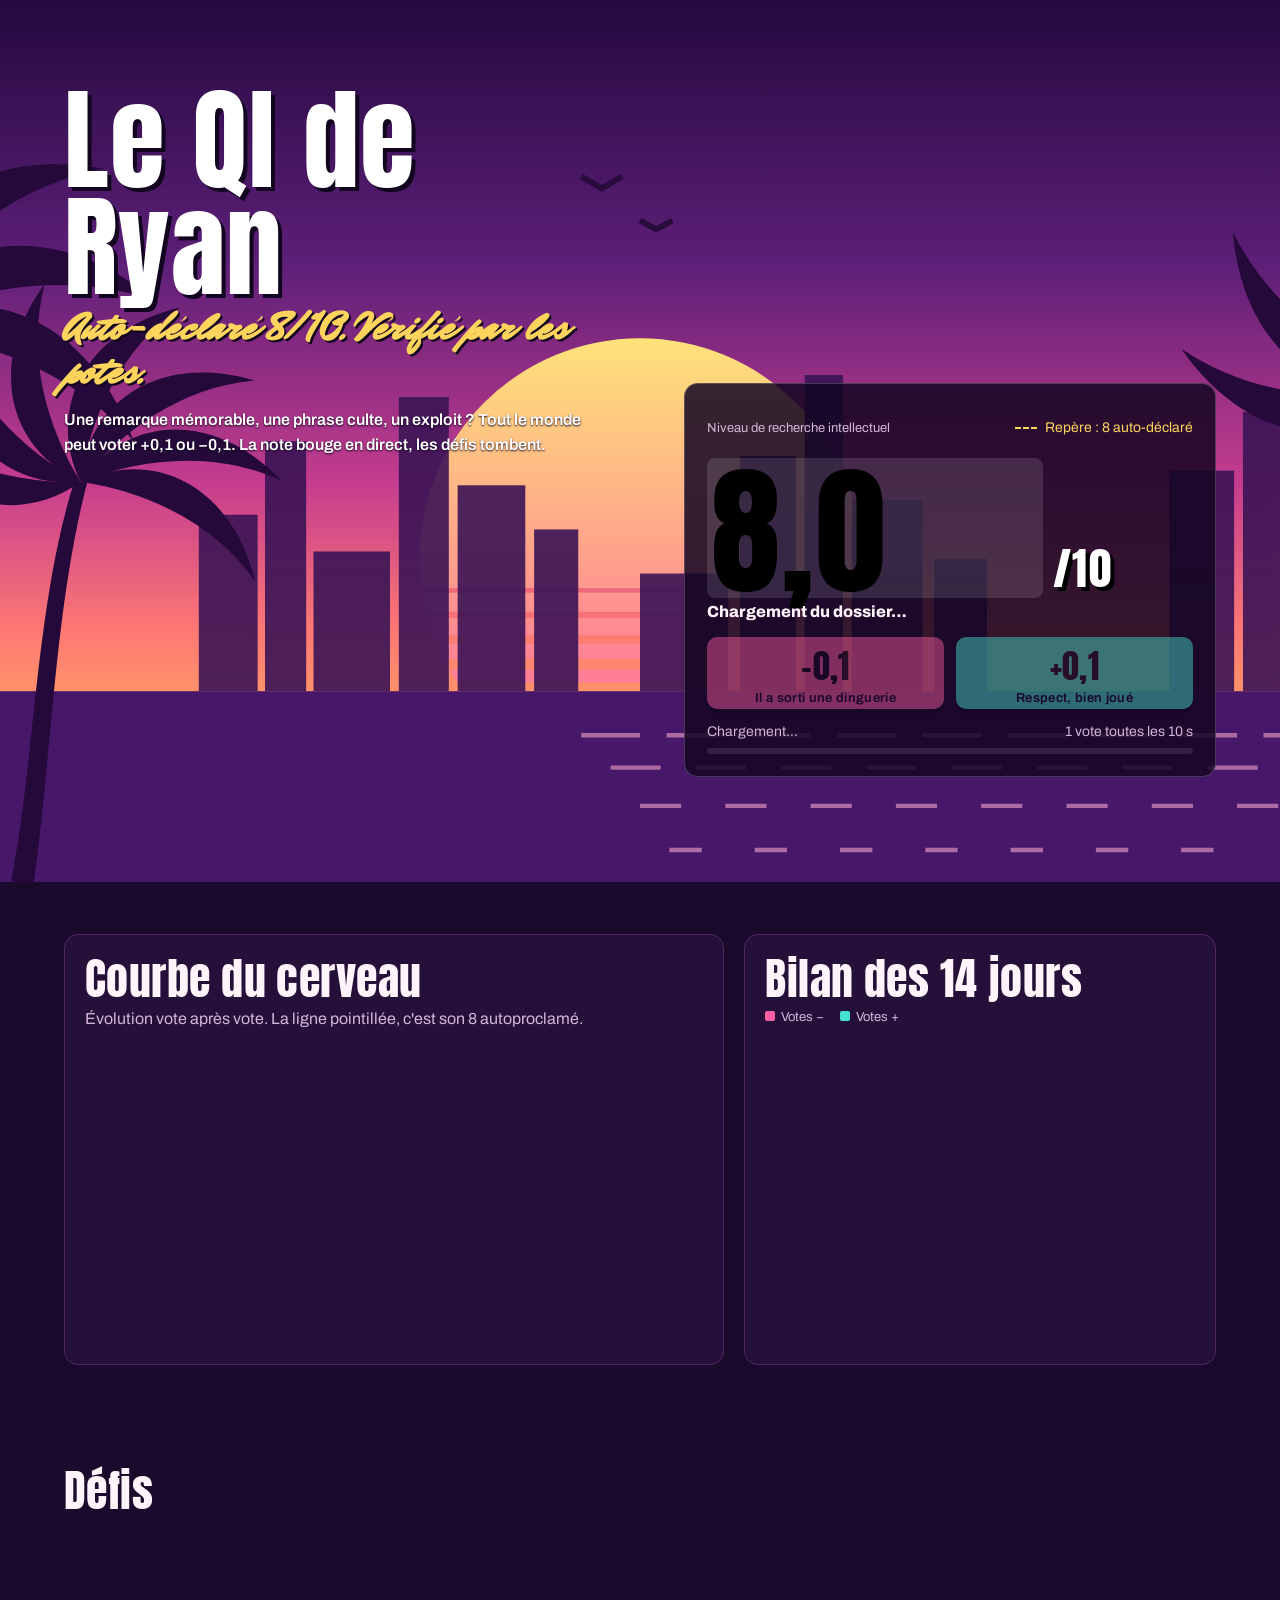
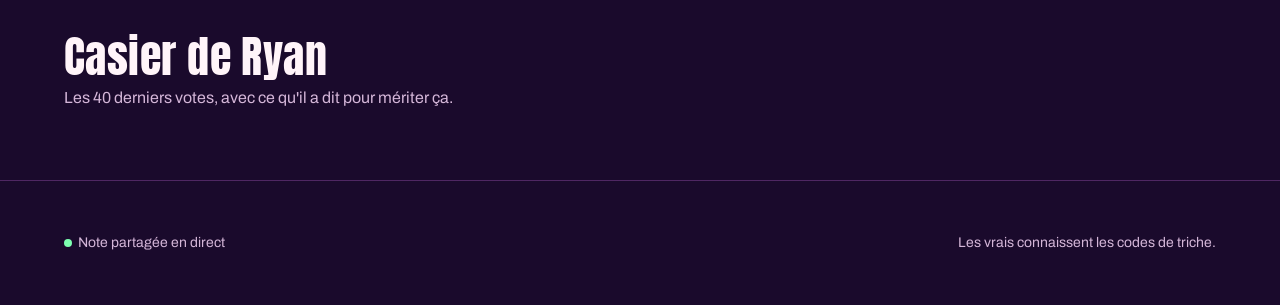
==== commit bf5440b3: "Ajout lien Firebase" ====
--- a/QI de Ryan.html
+++ b/QI de Ryan.html
@@ -203,7 +203,7 @@
 <script>
 {
 /* Colle ici l'URL de ta Realtime Database Firebase (voir README). Vide = mode démo, votes sur cet appareil seulement. */
-const FIREBASE_URL = "";
+const FIREBASE_URL = "https://qi-de-ryan-default-rtdb.europe-west1.firebasedatabase.app";
 
 const START = 80, COOLDOWN = 10000;
 const $ = s => document.querySelector(s);
